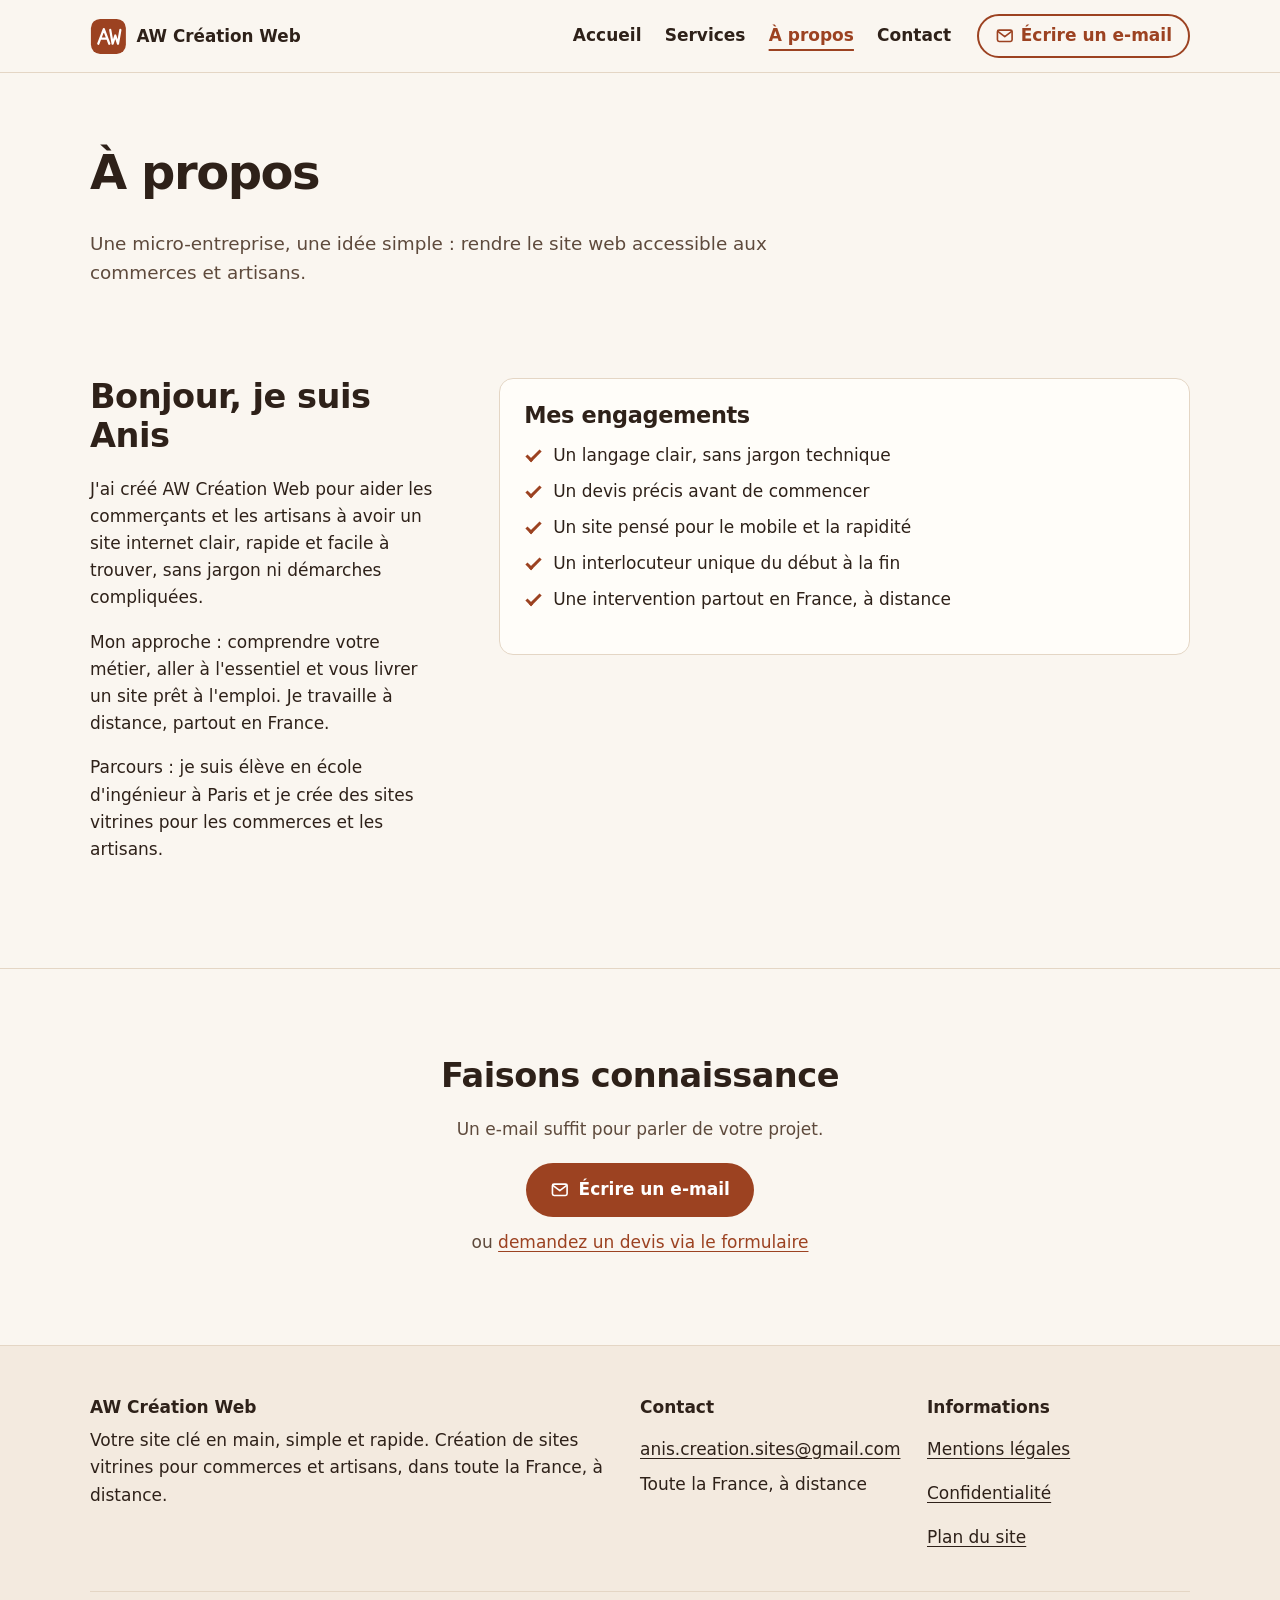
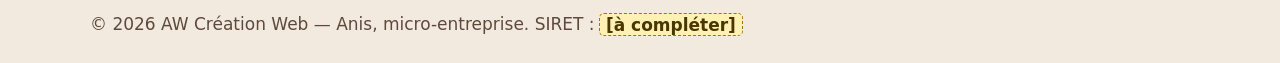
==== a-propos.html @ 7750a55e "Mise à jour du contenu" ====
<!doctype html>
<html lang="fr">
<head>
<meta charset="utf-8">
<meta name="viewport" content="width=device-width, initial-scale=1">
<title>À propos — Anis, créateur de sites | AW Création Web</title>
<meta name="description" content="Anis, fondateur d'AW Création Web : création de sites vitrines simples et efficaces pour les commerces et artisans, partout en France, à distance.">
<link rel="canonical" href="https://awcreationweb.fr/a-propos.html">
<meta name="theme-color" content="#faf6f0">
<meta property="og:type" content="website">
<meta property="og:locale" content="fr_FR">
<meta property="og:site_name" content="AW Création Web">
<meta property="og:title" content="À propos — Anis, créateur de sites | AW Création Web">
<meta property="og:description" content="Anis, fondateur d'AW Création Web : création de sites vitrines simples et efficaces pour les commerces et artisans, partout en France, à distance.">
<meta property="og:url" content="https://awcreationweb.fr/a-propos.html">
<meta property="og:image" content="https://awcreationweb.fr/assets/og-image.png">
<meta property="og:image:type" content="image/png">
<meta property="og:image:width" content="1200">
<meta property="og:image:height" content="630">
<meta property="og:image:alt" content="AW Création Web — Votre site clé en main, simple et rapide">
<meta name="twitter:card" content="summary_large_image">
<link rel="icon" href="assets/favicon.svg" type="image/svg+xml">
<link rel="stylesheet" href="assets/style.css">
<script type="application/ld+json">
{
 "@context": "https://schema.org",
 "@type": "AboutPage",
 "name": "À propos d'AW Création Web",
 "url": "https://awcreationweb.fr/a-propos.html",
 "mainEntity": {
  "@type": "Person",
  "name": "Anis",
  "jobTitle": "Créateur de sites web",
  "worksFor": {
   "@id": "https://awcreationweb.fr/#entreprise",
   "@type": "ProfessionalService",
   "name": "AW Création Web"
  }
 }
}
</script>
</head>
<body>
<a class="skip" href="#contenu">Aller au contenu</a>
<header class="site-header">
 <div class="wrap head">
  <a class="logo" href="index.html"><svg viewBox="0 0 40 40" aria-hidden="true" class="logo-mark"><rect x="1" y="1" width="38" height="38" rx="10" style="fill:var(--accent)"/><path d="M9 28 15 12l6 16M11.3 22.5h7.4M22 13l2.6 15 2.9-9 2.9 9L33 13" style="stroke:var(--accent-fg)" stroke-width="2.4" fill="none" stroke-linecap="round" stroke-linejoin="round"/></svg><span>AW Création Web</span></a>
  <a class="btn btn-outline btn-mail-top" href="mailto:anis.creation.sites@gmail.com"><svg class="i" viewBox="0 0 24 24" aria-hidden="true" style="fill:none;stroke:currentColor;stroke-width:2;stroke-linejoin:round;stroke-linecap:round"><rect x="3" y="5" width="18" height="14" rx="2"/><path d="m3.5 6.5 8.5 6.5 8.5-6.5"/></svg><span>Écrire un e-mail</span></a>
  <nav class="nav" aria-label="Navigation principale"><ul><li><a href="index.html">Accueil</a></li><li><a href="services.html">Services</a></li><li><a href="a-propos.html" aria-current="page">À propos</a></li><li><a href="contact.html">Contact</a></li></ul></nav>
 </div>
</header>
<main id="contenu">
<section class="page-hero"><div class="wrap">
<h1>À propos</h1><p>Une micro-entreprise, une idée simple : rendre le site web accessible aux commerces et artisans.</p></div></section>
<section class="tight"><div class="wrap split">
<div class="prose"><h2>Bonjour, je suis Anis</h2>
<p>J'ai créé AW Création Web pour aider les commerçants et les artisans à avoir un site internet clair, rapide et facile à trouver, sans jargon ni démarches compliquées.</p>
<p>Mon approche : comprendre votre métier, aller à l'essentiel et vous livrer un site prêt à l'emploi. Je travaille à distance, partout en France.</p>
<p>Parcours : je suis élève en école d'ingénieur à Paris et je crée des sites vitrines pour les commerces et les artisans.</p></div>
<div class="panel"><h2>Mes engagements</h2><ul class="check"><li>Un langage clair, sans jargon technique</li><li>Un devis précis avant de commencer</li><li>Un site pensé pour le mobile et la rapidité</li><li>Un interlocuteur unique du début à la fin</li><li>Une intervention partout en France, à distance</li></ul></div>
</div></section>
<section class="cta-sec" aria-labelledby="cta-t"><div class="wrap narrow center">
<h2 id="cta-t">Faisons connaissance</h2><p>Un e-mail suffit pour parler de votre projet.</p>
<div class="actions"><a class="btn btn-primary" href="mailto:anis.creation.sites@gmail.com"><svg class="i" viewBox="0 0 24 24" aria-hidden="true" style="fill:none;stroke:currentColor;stroke-width:2;stroke-linejoin:round;stroke-linecap:round"><rect x="3" y="5" width="18" height="14" rx="2"/><path d="m3.5 6.5 8.5 6.5 8.5-6.5"/></svg><span>Écrire un e-mail</span></a></div>
<p class="alt-link">ou <a href="contact.html">demandez un devis via le formulaire</a></p>
</div></section>
</main>
<footer class="site-footer">
 <div class="wrap foot-grid">
  <div><p class="foot-title">AW Création Web</p><p>Votre site clé en main, simple et rapide. Création de sites vitrines pour commerces et artisans, dans toute la France, à distance.</p></div>
  <div><p class="foot-title">Contact</p><ul><li><a href="mailto:anis.creation.sites@gmail.com">anis.creation.sites@gmail.com</a></li><li>Toute la France, à distance</li></ul></div>
  <div><p class="foot-title">Informations</p><ul><li><a href="mentions-legales.html">Mentions légales</a></li><li><a href="mentions-legales.html#confidentialite">Confidentialité</a></li><li><a href="sitemap.xml">Plan du site</a></li></ul></div>
 </div>
 <div class="wrap copy">© 2026 AW Création Web — Anis, micro-entreprise. SIRET : <span class="todo">[à compléter]</span></div>
</footer>
<div class="mailbar"><a href="mailto:anis.creation.sites@gmail.com"><svg class="i" viewBox="0 0 24 24" aria-hidden="true" style="fill:none;stroke:currentColor;stroke-width:2;stroke-linejoin:round;stroke-linecap:round"><rect x="3" y="5" width="18" height="14" rx="2"/><path d="m3.5 6.5 8.5 6.5 8.5-6.5"/></svg><span>Écrire un e-mail</span></a></div>

</body>
</html>
---- assets/style.css ----
/* =========================================================
   AW Création Web — feuille de style unique
   THÈME : modifiez UNIQUEMENT ce bloc pour décliner par client
   (voir README.md). Une seule couleur d'accent.
   ========================================================= */
:root{
  --bg:#faf6f0;          /* fond de page (clair, chaud) */
  --surface:#fffdf9;     /* panneaux, champs */
  --soft:#f3eadf;        /* zones légèrement teintées */
  --fg:#2e2119;          /* texte principal */
  --muted:#5e4a3c;       /* texte secondaire (AA sur --bg et --soft) */
  --line:#e4d6c5;        /* filets */
  --line-strong:#8c7260; /* bordures de champs (≥3:1) */
  --accent:#9c4221;      /* L'UNIQUE couleur d'accent (boutons, liens, focus) */
  --accent-hover:#7f3418;/* accent foncé au survol */
  --accent-fg:#ffffff;   /* texte posé sur l'accent */
  --todo-bg:#fff0b3;     /* surlignage des [à compléter] */
  --font:system-ui,-apple-system,"Segoe UI",Roboto,"Helvetica Neue",Arial,sans-serif;
  --radius:14px;
  --max:1100px;
}
/* ========================= Base ========================= */
*,*::before,*::after{box-sizing:border-box}
html{-webkit-text-size-adjust:100%}
body{margin:0;background:var(--bg);color:var(--fg);font-family:var(--font);font-size:1.0625rem;line-height:1.6;overflow-wrap:break-word}
img,svg{max-width:100%;height:auto;display:block}
a{color:var(--accent);text-underline-offset:.2em}
a:hover{color:var(--accent-hover)}
:focus-visible{outline:3px solid var(--accent);outline-offset:3px;border-radius:4px}
h1,h2,h3{line-height:1.15;margin:0 0 .6em;letter-spacing:-.015em}
h2{font-size:clamp(1.55rem,3vw,2.1rem);font-weight:700}
h3{font-size:1.18rem;font-weight:700}
p{margin:0 0 1em}
.wrap{width:min(100% - 2.5rem,var(--max));margin-inline:auto}
.narrow{max-width:720px}.center{text-align:center}.center .actions{justify-content:center}
.skip{position:absolute;left:-999px;top:0;background:var(--fg);color:var(--bg);padding:.7rem 1rem;z-index:100}
.skip:focus{left:1rem;top:1rem}
.todo{background:var(--todo-bg);color:#4a3600;padding:.05em .35em;border-radius:4px;font-weight:700;outline:1px dashed #a07800;white-space:nowrap}
.i{width:1.15em;height:1.15em;fill:currentColor;flex:none}
/* ========================= En-tête ========================= */
.site-header{position:sticky;top:0;z-index:50;background:var(--bg);border-bottom:1px solid var(--line)}
.head{display:flex;flex-wrap:wrap;align-items:center;justify-content:space-between;gap:.25rem 1rem;padding:.5rem 0}
.logo{display:flex;align-items:center;gap:.6rem;min-height:44px;font-weight:800;color:var(--fg);text-decoration:none;font-size:1.05rem}
.logo-mark{width:2.3rem;height:2.3rem}
.nav{flex-basis:100%;order:3}
.nav ul{list-style:none;margin:0;padding:0;display:flex;flex-wrap:wrap;gap:0 .25rem}
.nav a{display:flex;align-items:center;min-height:44px;padding:0 .6rem;color:var(--fg);text-decoration:none;font-weight:600;border-radius:8px}
.nav a:hover{background:var(--soft);color:var(--fg)}
.nav a[aria-current=page]{color:var(--accent);text-decoration:underline;text-decoration-thickness:2px;text-underline-offset:.45em}
.nav li:first-child a{padding-left:0}
.head .btn-mail-top{display:none}
@media (min-width:860px){
  .head{flex-wrap:nowrap;min-height:4.5rem}
  .nav{flex-basis:auto;order:2;margin-left:auto}
  .nav li:first-child a{padding-left:.6rem}
  .head .btn-mail-top{display:inline-flex;order:3;gap:.4rem}
}
/* ========================= Boutons ========================= */
.actions{display:flex;flex-wrap:wrap;gap:.75rem;margin-top:1.25rem}
.btn{display:inline-flex;align-items:center;justify-content:center;gap:.55rem;min-height:48px;padding:.7rem 1.4rem;border-radius:999px;border:2px solid transparent;font:inherit;font-weight:700;text-decoration:none;cursor:pointer;transition:background-color .15s}
.btn-primary{background:var(--accent);color:var(--accent-fg)}
.btn-primary:hover{background:var(--accent-hover);color:var(--accent-fg)}
.btn-outline{min-height:44px;padding:.4rem 1rem;border-color:var(--accent);color:var(--accent);background:transparent}
.btn-outline:hover{background:var(--accent);color:var(--accent-fg)}
.alt-link{margin:.8rem 0 0;color:var(--muted)}
/* ========================= Sections ========================= */
section{padding:clamp(3rem,7vw,5.5rem) 0}
section.tight{padding-top:clamp(1.5rem,4vw,3rem)}
.rule{border-top:1px solid var(--line)}
.intro{color:var(--muted);max-width:60ch}
.split{display:grid;gap:2rem}
@media (min-width:860px){.split{grid-template-columns:1fr 2fr;gap:4rem}.split.contact{grid-template-columns:1fr 1.4fr}}
/* Hero : le seul grand titre (façon « manifeste ») */
.hero{padding-top:clamp(2.5rem,8vw,6rem);padding-bottom:clamp(2.5rem,6vw,4rem)}
.eyebrow{font-size:1rem;font-weight:600;color:var(--muted);margin-bottom:1.2rem}
.hero h1{font-size:clamp(2.35rem,8.5vw,5.6rem);font-weight:800;line-height:1.02;letter-spacing:-.035em;max-width:15ch;margin-bottom:.5em;text-wrap:balance;hyphens:manual}
.hero h1 em{font-style:normal;color:var(--accent)}
.hero-foot{display:grid;gap:1.5rem;border-top:2px solid var(--fg);padding-top:1.5rem}
@media (min-width:900px){.hero-foot{grid-template-columns:1.3fr 1fr;align-items:end;gap:3rem}}
.lead{font-size:clamp(1.12rem,2.2vw,1.3rem);color:var(--fg);max-width:52ch;margin:0}
.hero-foot .actions{margin-top:0}
.hero-art{margin:3rem auto 0;max-width:760px;width:100%}
/* Listes (style Épure) */
.feat-list,.off-list{list-style:none;padding:0;margin:0}
@media (min-width:640px){.feat-list{display:grid;grid-template-columns:1fr 1fr;column-gap:2.5rem}}
.feat-list li{border-top:1px solid var(--line);padding:1.25rem 0}
.feat-list p,.off-list p{color:var(--muted);margin:0}
.off-list li{display:flex;gap:1.25rem;border-top:1px solid var(--line);padding:1.25rem 0}
.num{font-weight:800;color:var(--accent);font-variant-numeric:tabular-nums;min-width:2ch}
.link-arrow{display:inline-flex;align-items:center;min-height:44px;font-weight:700}
.steps{list-style:none;padding:0;margin:0;display:grid;gap:1.5rem;counter-reset:s}
@media (min-width:640px){.steps{grid-template-columns:repeat(2,1fr)}}
@media (min-width:1000px){.steps{grid-template-columns:repeat(4,1fr)}}
.steps li{counter-increment:s;border-top:2px solid var(--fg);padding-top:1rem}
.steps li::before{content:"0" counter(s);display:block;font-weight:800;color:var(--accent);margin-bottom:.3rem}
.steps p{color:var(--muted);margin:0}
.check{list-style:none;padding:0;margin:0 0 1rem}
.check li{position:relative;padding-left:1.8rem;margin:.55rem 0}
.check li::before{content:"";position:absolute;left:.1rem;top:.42em;width:.95rem;height:.5rem;border-left:3px solid var(--accent);border-bottom:3px solid var(--accent);transform:rotate(-45deg)}
.zone{background:var(--soft)}
.zone .check{margin:0}
.cta-sec{border-top:1px solid var(--line)}
.cta-sec p{color:var(--muted);margin-inline:auto;max-width:55ch}
/* Pages intérieures */
.page-hero{padding:clamp(2.5rem,6vw,4.5rem) 0 clamp(1rem,2vw,1.5rem)}
.page-hero h1{font-size:clamp(2rem,5vw,3rem);font-weight:800;letter-spacing:-.03em;max-width:22ch}
.page-hero p{color:var(--muted);font-size:1.15rem;max-width:60ch}
.offre{display:flex;gap:1.25rem;border-top:1px solid var(--line);padding:2rem 0}
.offre h2{font-size:clamp(1.3rem,2.6vw,1.6rem)}
.offre .num{font-size:1.3rem;padding-top:.1rem}
.prix{font-weight:700;margin:0}
.panel{background:var(--surface);border:1px solid var(--line);border-radius:var(--radius);padding:1.5rem;align-self:start}
.panel h2{font-size:1.4rem}
.notice{border-left:4px solid var(--accent);background:var(--soft);padding:.8rem 1rem;border-radius:0 8px 8px 0;margin-top:1.5rem}
.coord{margin:0}
.coord dt{font-weight:700;margin-top:.8rem}.coord dd{margin:0;overflow-wrap:anywhere}
.coord a{display:inline-flex;align-items:center;min-height:44px}
.big-mail{font-size:1.2rem;font-weight:800;text-decoration:none}
.prose{max-width:760px}
.legal h2{font-size:1.4rem;margin-top:2rem}
.small{font-size:1rem;color:var(--muted);margin:0}
/* Formulaire */
form{display:grid;gap:1rem}
label{display:block;font-weight:700;margin-bottom:.3rem}
input,textarea{width:100%;font:inherit;color:var(--fg);background:var(--surface);border:2px solid var(--line-strong);border-radius:10px;padding:.7rem .85rem;min-height:48px}
input:focus-visible,textarea:focus-visible{border-color:var(--accent)}
.form-msg:not(:empty){padding:1rem;border-radius:10px;background:var(--soft)}
/* ========================= Pied de page ========================= */
.site-footer{border-top:1px solid var(--line);background:var(--soft);padding:3rem 0 1.5rem}
.site-footer a{color:var(--fg);display:inline-flex;align-items:center;min-height:44px}
.foot-grid{display:grid;gap:1.5rem}
@media (min-width:760px){.foot-grid{grid-template-columns:2fr 1fr 1fr}}
.foot-title{font-weight:800;margin-bottom:.4rem}
.site-footer ul{list-style:none;padding:0;margin:0}
.site-footer li{overflow-wrap:anywhere}
.copy{border-top:1px solid var(--line);margin-top:2rem;padding-top:1.2rem;color:var(--muted)}
/* ========================= Barre e-mail mobile ========================= */
.mailbar{position:fixed;left:0;right:0;bottom:0;z-index:60;padding:.6rem 1rem calc(.6rem + env(safe-area-inset-bottom));background:var(--bg);border-top:1px solid var(--line)}
.mailbar a{display:flex;align-items:center;justify-content:center;gap:.6rem;min-height:52px;border-radius:999px;background:var(--accent);color:var(--accent-fg);font-weight:800;text-decoration:none;font-size:1.08rem}
.mailbar a:hover{background:var(--accent-hover);color:var(--accent-fg)}
body{padding-bottom:5rem}
@media (min-width:860px){.mailbar{display:none}body{padding-bottom:0}}
/* ========================= Mouvement réduit / impression ========================= */
@media (prefers-reduced-motion:reduce){*,*::before,*::after{transition:none!important;animation:none!important;scroll-behavior:auto!important}}
@media print{.site-header,.mailbar,.skip{display:none}body{padding:0}}
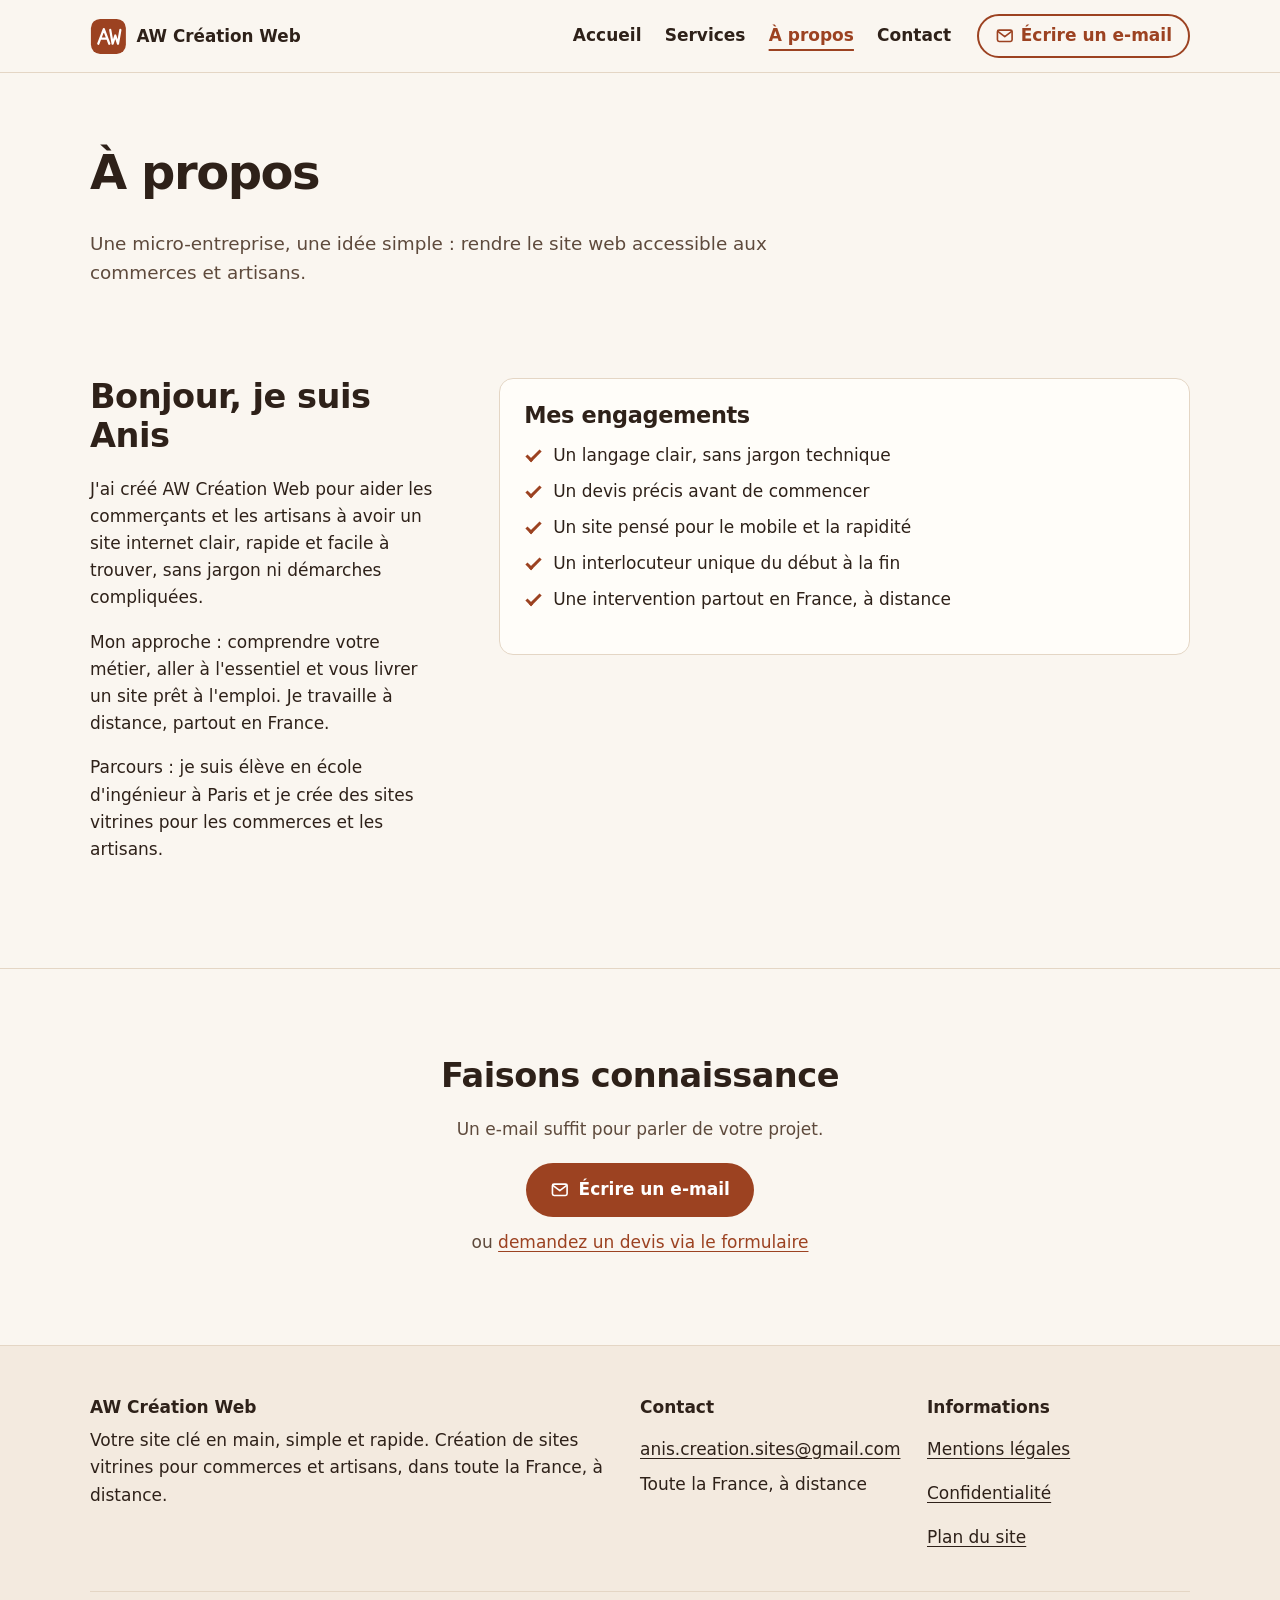
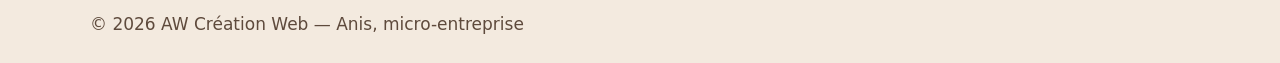
==== commit 789e4786: "Retrait de la mention SIRET" ====
--- a/a-propos.html
+++ b/a-propos.html
@@ -71,7 +71,7 @@
   <div><p class="foot-title">Contact</p><ul><li><a href="mailto:anis.creation.sites@gmail.com">anis.creation.sites@gmail.com</a></li><li>Toute la France, à distance</li></ul></div>
   <div><p class="foot-title">Informations</p><ul><li><a href="mentions-legales.html">Mentions légales</a></li><li><a href="mentions-legales.html#confidentialite">Confidentialité</a></li><li><a href="sitemap.xml">Plan du site</a></li></ul></div>
  </div>
- <div class="wrap copy">© 2026 AW Création Web — Anis, micro-entreprise. SIRET : <span class="todo">[à compléter]</span></div>
+ <div class="wrap copy">© 2026 AW Création Web — Anis, micro-entreprise</div>
 </footer>
 <div class="mailbar"><a href="mailto:anis.creation.sites@gmail.com"><svg class="i" viewBox="0 0 24 24" aria-hidden="true" style="fill:none;stroke:currentColor;stroke-width:2;stroke-linejoin:round;stroke-linecap:round"><rect x="3" y="5" width="18" height="14" rx="2"/><path d="m3.5 6.5 8.5 6.5 8.5-6.5"/></svg><span>Écrire un e-mail</span></a></div>
 
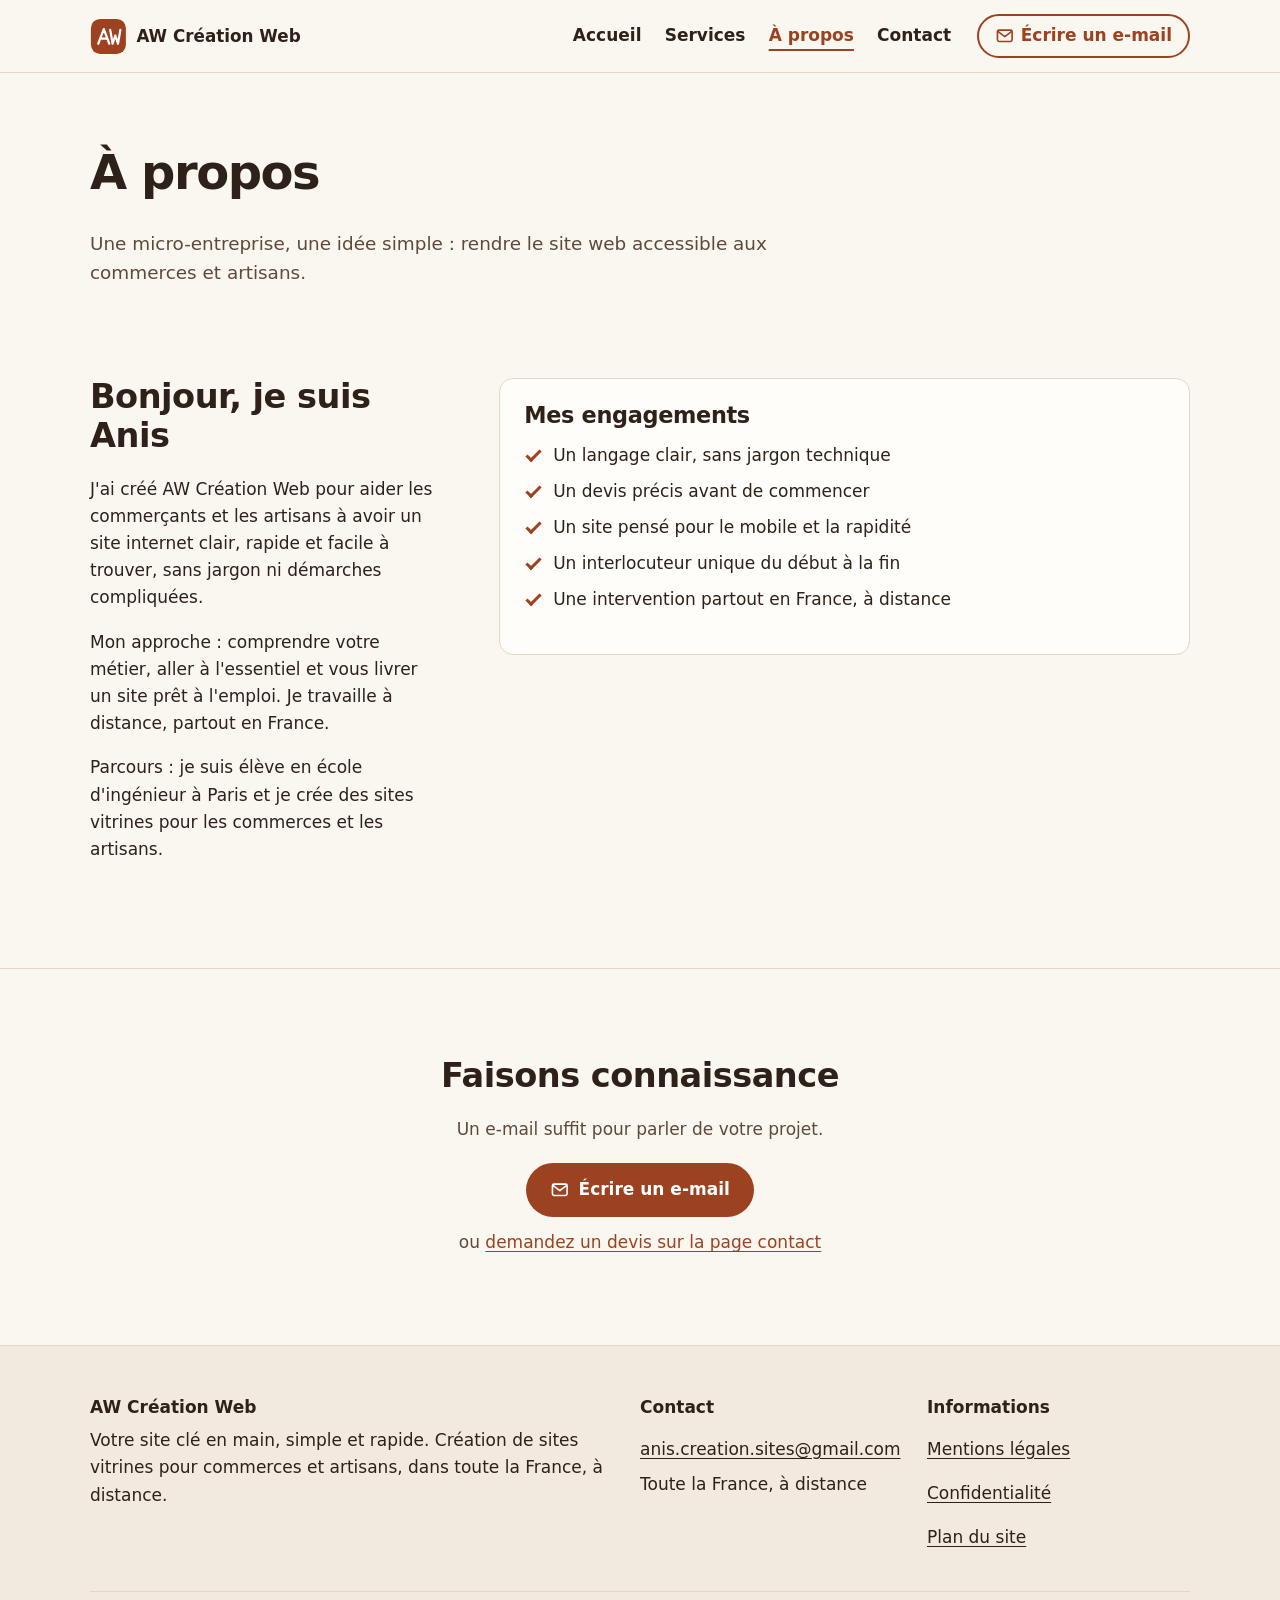
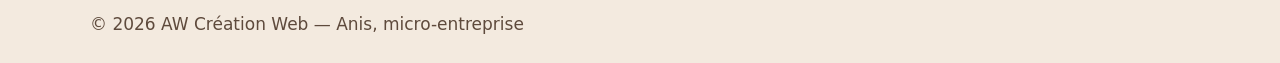
==== commit 39a99266: "Retrait du formulaire de contact" ====
--- a/a-propos.html
+++ b/a-propos.html
@@ -62,7 +62,7 @@
 <section class="cta-sec" aria-labelledby="cta-t"><div class="wrap narrow center">
 <h2 id="cta-t">Faisons connaissance</h2><p>Un e-mail suffit pour parler de votre projet.</p>
 <div class="actions"><a class="btn btn-primary" href="mailto:anis.creation.sites@gmail.com"><svg class="i" viewBox="0 0 24 24" aria-hidden="true" style="fill:none;stroke:currentColor;stroke-width:2;stroke-linejoin:round;stroke-linecap:round"><rect x="3" y="5" width="18" height="14" rx="2"/><path d="m3.5 6.5 8.5 6.5 8.5-6.5"/></svg><span>Écrire un e-mail</span></a></div>
-<p class="alt-link">ou <a href="contact.html">demandez un devis via le formulaire</a></p>
+<p class="alt-link">ou <a href="contact.html">demandez un devis sur la page contact</a></p>
 </div></section>
 </main>
 <footer class="site-footer">
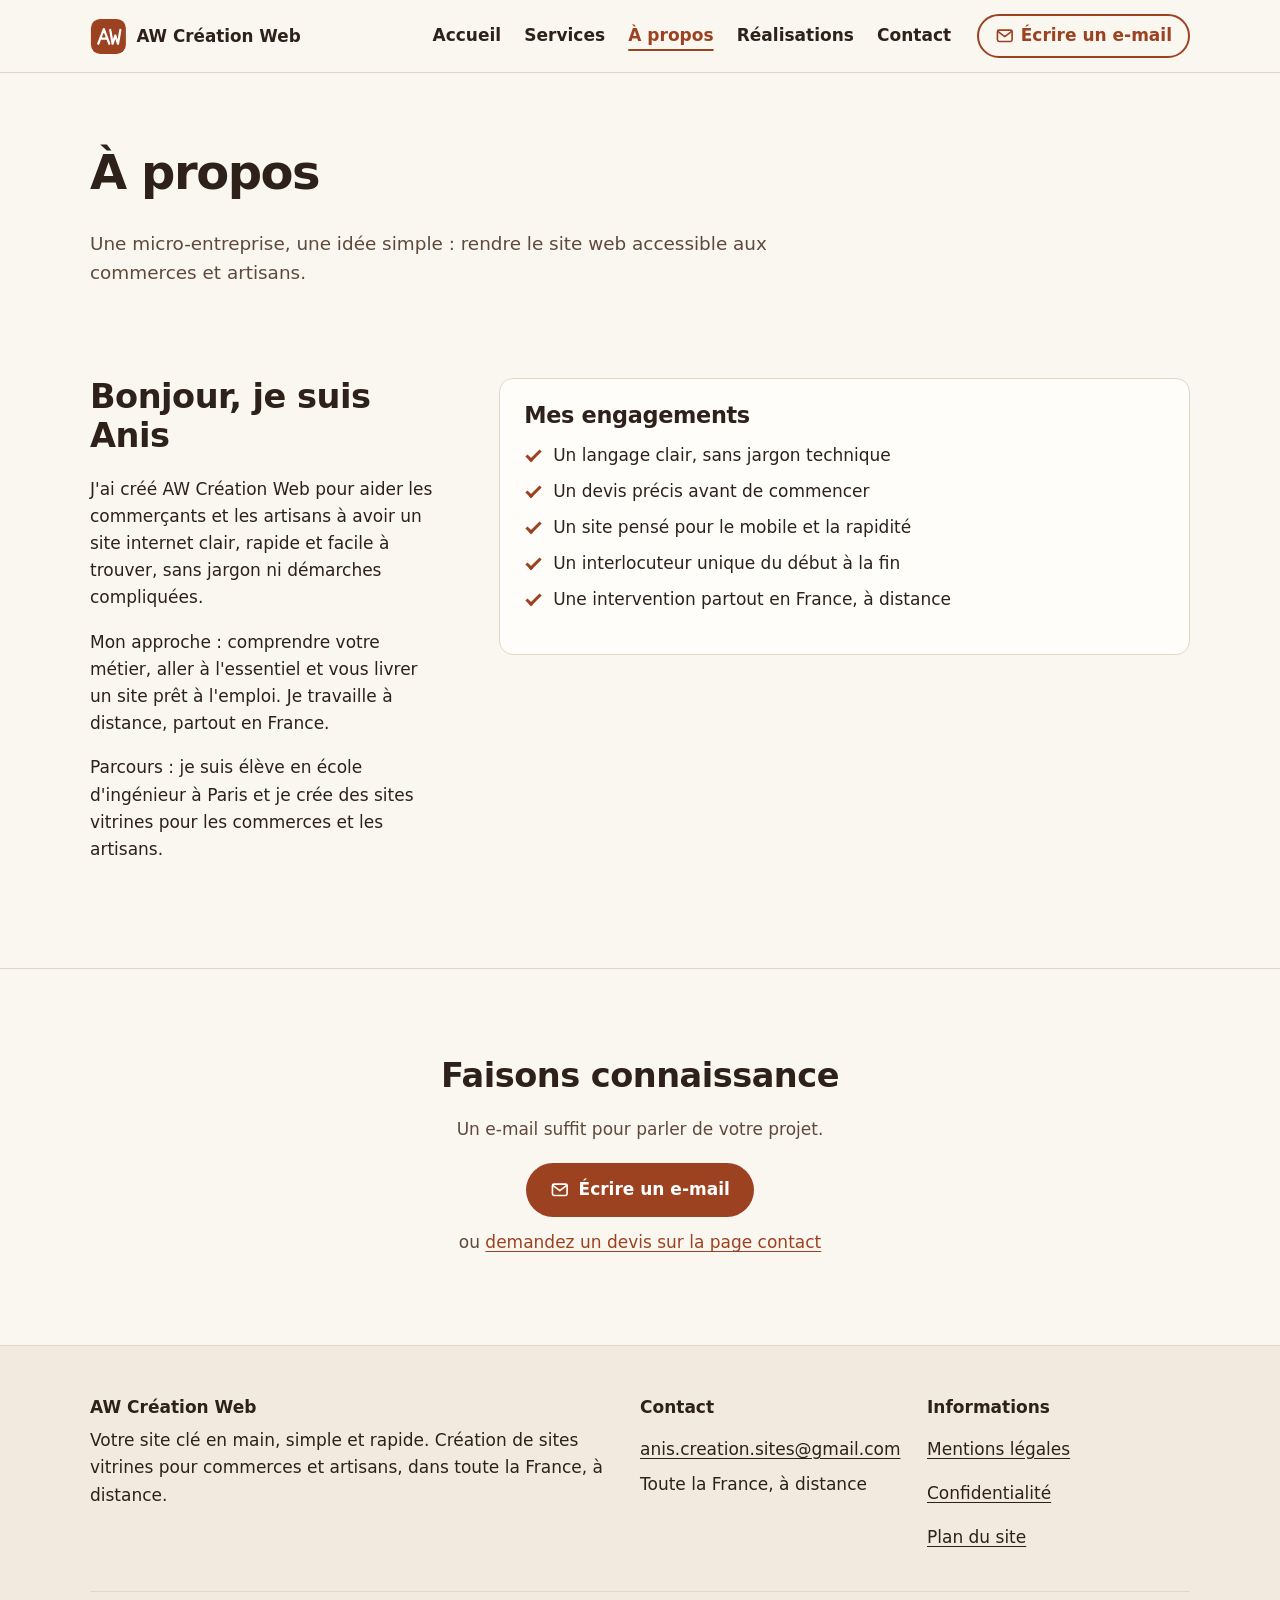
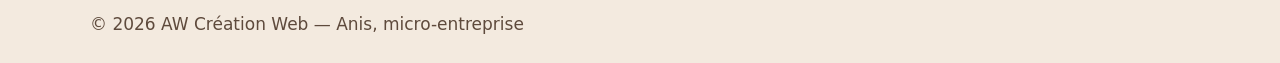
==== commit ba77763d: "Ajout de la page Réalisations" ====
--- a/a-propos.html
+++ b/a-propos.html
@@ -46,7 +46,7 @@
  <div class="wrap head">
   <a class="logo" href="index.html"><svg viewBox="0 0 40 40" aria-hidden="true" class="logo-mark"><rect x="1" y="1" width="38" height="38" rx="10" style="fill:var(--accent)"/><path d="M9 28 15 12l6 16M11.3 22.5h7.4M22 13l2.6 15 2.9-9 2.9 9L33 13" style="stroke:var(--accent-fg)" stroke-width="2.4" fill="none" stroke-linecap="round" stroke-linejoin="round"/></svg><span>AW Création Web</span></a>
   <a class="btn btn-outline btn-mail-top" href="mailto:anis.creation.sites@gmail.com"><svg class="i" viewBox="0 0 24 24" aria-hidden="true" style="fill:none;stroke:currentColor;stroke-width:2;stroke-linejoin:round;stroke-linecap:round"><rect x="3" y="5" width="18" height="14" rx="2"/><path d="m3.5 6.5 8.5 6.5 8.5-6.5"/></svg><span>Écrire un e-mail</span></a>
-  <nav class="nav" aria-label="Navigation principale"><ul><li><a href="index.html">Accueil</a></li><li><a href="services.html">Services</a></li><li><a href="a-propos.html" aria-current="page">À propos</a></li><li><a href="contact.html">Contact</a></li></ul></nav>
+  <nav class="nav" aria-label="Navigation principale"><ul><li><a href="index.html">Accueil</a></li><li><a href="services.html">Services</a></li><li><a href="a-propos.html" aria-current="page">À propos</a></li><li><a href="realisations.html">Réalisations</a></li><li><a href="contact.html">Contact</a></li></ul></nav>
  </div>
 </header>
 <main id="contenu">
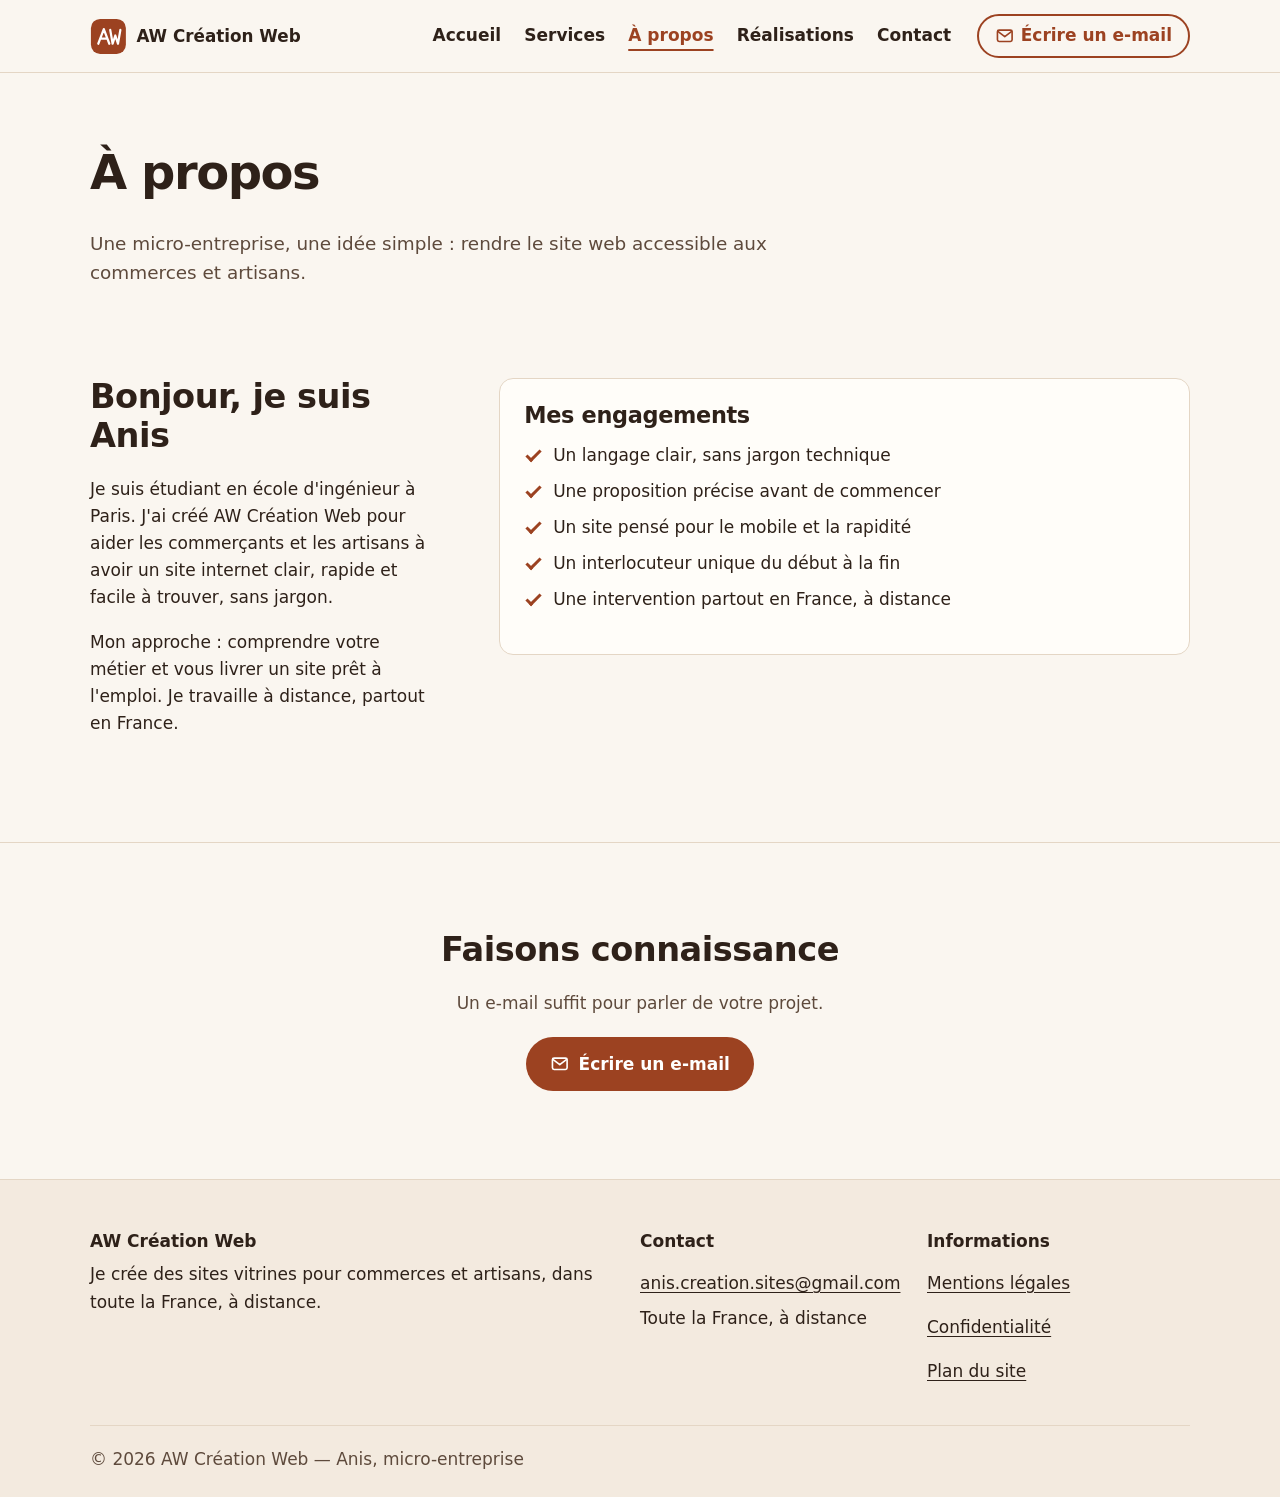
==== commit ca5b57b1: "Mise à jour des textes du site (version plus humaine)" ====
--- a/a-propos.html
+++ b/a-propos.html
@@ -54,20 +54,19 @@
 <h1>À propos</h1><p>Une micro-entreprise, une idée simple : rendre le site web accessible aux commerces et artisans.</p></div></section>
 <section class="tight"><div class="wrap split">
 <div class="prose"><h2>Bonjour, je suis Anis</h2>
-<p>J'ai créé AW Création Web pour aider les commerçants et les artisans à avoir un site internet clair, rapide et facile à trouver, sans jargon ni démarches compliquées.</p>
-<p>Mon approche : comprendre votre métier, aller à l'essentiel et vous livrer un site prêt à l'emploi. Je travaille à distance, partout en France.</p>
-<p>Parcours : je suis élève en école d'ingénieur à Paris et je crée des sites vitrines pour les commerces et les artisans.</p></div>
-<div class="panel"><h2>Mes engagements</h2><ul class="check"><li>Un langage clair, sans jargon technique</li><li>Un devis précis avant de commencer</li><li>Un site pensé pour le mobile et la rapidité</li><li>Un interlocuteur unique du début à la fin</li><li>Une intervention partout en France, à distance</li></ul></div>
+<p>Je suis étudiant en école d'ingénieur à Paris. J'ai créé AW Création Web pour aider les commerçants et les artisans à avoir un site internet clair, rapide et facile à trouver, sans jargon.</p>
+<p>Mon approche : comprendre votre métier et vous livrer un site prêt à l'emploi. Je travaille à distance, partout en France.</p>
+</div>
+<div class="panel"><h2>Mes engagements</h2><ul class="check"><li>Un langage clair, sans jargon technique</li><li>Une proposition précise avant de commencer</li><li>Un site pensé pour le mobile et la rapidité</li><li>Un interlocuteur unique du début à la fin</li><li>Une intervention partout en France, à distance</li></ul></div>
 </div></section>
 <section class="cta-sec" aria-labelledby="cta-t"><div class="wrap narrow center">
 <h2 id="cta-t">Faisons connaissance</h2><p>Un e-mail suffit pour parler de votre projet.</p>
 <div class="actions"><a class="btn btn-primary" href="mailto:anis.creation.sites@gmail.com"><svg class="i" viewBox="0 0 24 24" aria-hidden="true" style="fill:none;stroke:currentColor;stroke-width:2;stroke-linejoin:round;stroke-linecap:round"><rect x="3" y="5" width="18" height="14" rx="2"/><path d="m3.5 6.5 8.5 6.5 8.5-6.5"/></svg><span>Écrire un e-mail</span></a></div>
-<p class="alt-link">ou <a href="contact.html">demandez un devis sur la page contact</a></p>
 </div></section>
 </main>
 <footer class="site-footer">
  <div class="wrap foot-grid">
-  <div><p class="foot-title">AW Création Web</p><p>Votre site clé en main, simple et rapide. Création de sites vitrines pour commerces et artisans, dans toute la France, à distance.</p></div>
+  <div><p class="foot-title">AW Création Web</p><p>Je crée des sites vitrines pour commerces et artisans, dans toute la France, à distance.</p></div>
   <div><p class="foot-title">Contact</p><ul><li><a href="mailto:anis.creation.sites@gmail.com">anis.creation.sites@gmail.com</a></li><li>Toute la France, à distance</li></ul></div>
   <div><p class="foot-title">Informations</p><ul><li><a href="mentions-legales.html">Mentions légales</a></li><li><a href="mentions-legales.html#confidentialite">Confidentialité</a></li><li><a href="sitemap.xml">Plan du site</a></li></ul></div>
  </div>
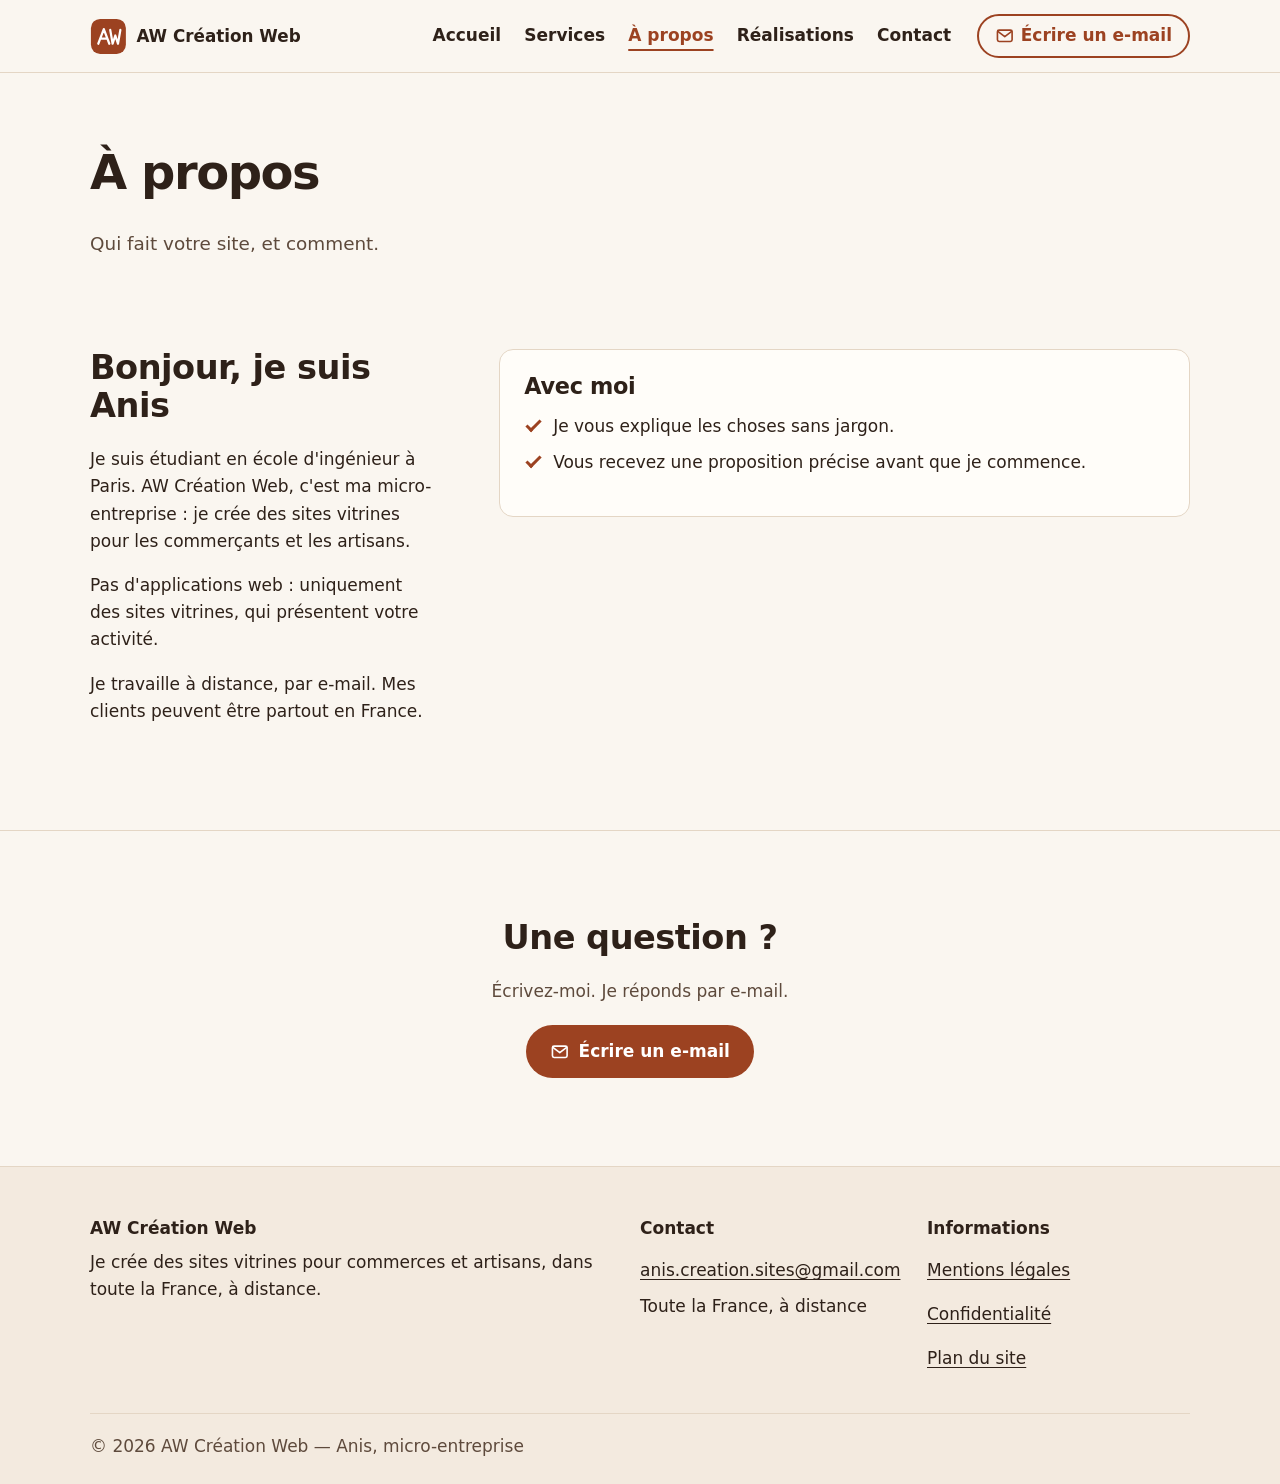
==== commit 7375d95b: "Textes plus directs, maquettes neutres et aperçus à jour" ====
--- a/a-propos.html
+++ b/a-propos.html
@@ -4,20 +4,20 @@
 <meta charset="utf-8">
 <meta name="viewport" content="width=device-width, initial-scale=1">
 <title>À propos — Anis, créateur de sites | AW Création Web</title>
-<meta name="description" content="Anis, fondateur d'AW Création Web : création de sites vitrines simples et efficaces pour les commerces et artisans, partout en France, à distance.">
+<meta name="description" content="Je suis Anis, étudiant en école d'ingénieur à Paris. Je crée des sites vitrines pour les commerces et les artisans, partout en France, à distance.">
 <link rel="canonical" href="https://awcreationweb.fr/a-propos.html">
 <meta name="theme-color" content="#faf6f0">
 <meta property="og:type" content="website">
 <meta property="og:locale" content="fr_FR">
 <meta property="og:site_name" content="AW Création Web">
 <meta property="og:title" content="À propos — Anis, créateur de sites | AW Création Web">
-<meta property="og:description" content="Anis, fondateur d'AW Création Web : création de sites vitrines simples et efficaces pour les commerces et artisans, partout en France, à distance.">
+<meta property="og:description" content="Je suis Anis, étudiant en école d'ingénieur à Paris. Je crée des sites vitrines pour les commerces et les artisans, partout en France, à distance.">
 <meta property="og:url" content="https://awcreationweb.fr/a-propos.html">
 <meta property="og:image" content="https://awcreationweb.fr/assets/og-image.png">
 <meta property="og:image:type" content="image/png">
 <meta property="og:image:width" content="1200">
 <meta property="og:image:height" content="630">
-<meta property="og:image:alt" content="AW Création Web — Votre site clé en main, simple et rapide">
+<meta property="og:image:alt" content="AW Création Web — Le site de votre commerce, prêt en 48 à 72 h">
 <meta name="twitter:card" content="summary_large_image">
 <link rel="icon" href="assets/favicon.svg" type="image/svg+xml">
 <link rel="stylesheet" href="assets/style.css">
@@ -51,16 +51,17 @@
 </header>
 <main id="contenu">
 <section class="page-hero"><div class="wrap">
-<h1>À propos</h1><p>Une micro-entreprise, une idée simple : rendre le site web accessible aux commerces et artisans.</p></div></section>
+<h1>À propos</h1><p>Qui fait votre site, et comment.</p></div></section>
 <section class="tight"><div class="wrap split">
 <div class="prose"><h2>Bonjour, je suis Anis</h2>
-<p>Je suis étudiant en école d'ingénieur à Paris. J'ai créé AW Création Web pour aider les commerçants et les artisans à avoir un site internet clair, rapide et facile à trouver, sans jargon.</p>
-<p>Mon approche : comprendre votre métier et vous livrer un site prêt à l'emploi. Je travaille à distance, partout en France.</p>
+<p>Je suis étudiant en école d'ingénieur à Paris. AW Création Web, c'est ma micro-entreprise : je crée des sites vitrines pour les commerçants et les artisans.</p>
+<p>Pas d'applications web : uniquement des sites vitrines, qui présentent votre activité.</p>
+<p>Je travaille à distance, par e-mail. Mes clients peuvent être partout en France.</p>
 </div>
-<div class="panel"><h2>Mes engagements</h2><ul class="check"><li>Un langage clair, sans jargon technique</li><li>Une proposition précise avant de commencer</li><li>Un site pensé pour le mobile et la rapidité</li><li>Un interlocuteur unique du début à la fin</li><li>Une intervention partout en France, à distance</li></ul></div>
+<div class="panel"><h2>Avec moi</h2><ul class="check"><li>Je vous explique les choses sans jargon.</li><li>Vous recevez une proposition précise avant que je commence.</li></ul></div>
 </div></section>
 <section class="cta-sec" aria-labelledby="cta-t"><div class="wrap narrow center">
-<h2 id="cta-t">Faisons connaissance</h2><p>Un e-mail suffit pour parler de votre projet.</p>
+<h2 id="cta-t">Une question ?</h2><p>Écrivez-moi. Je réponds par e-mail.</p>
 <div class="actions"><a class="btn btn-primary" href="mailto:anis.creation.sites@gmail.com"><svg class="i" viewBox="0 0 24 24" aria-hidden="true" style="fill:none;stroke:currentColor;stroke-width:2;stroke-linejoin:round;stroke-linecap:round"><rect x="3" y="5" width="18" height="14" rx="2"/><path d="m3.5 6.5 8.5 6.5 8.5-6.5"/></svg><span>Écrire un e-mail</span></a></div>
 </div></section>
 </main>
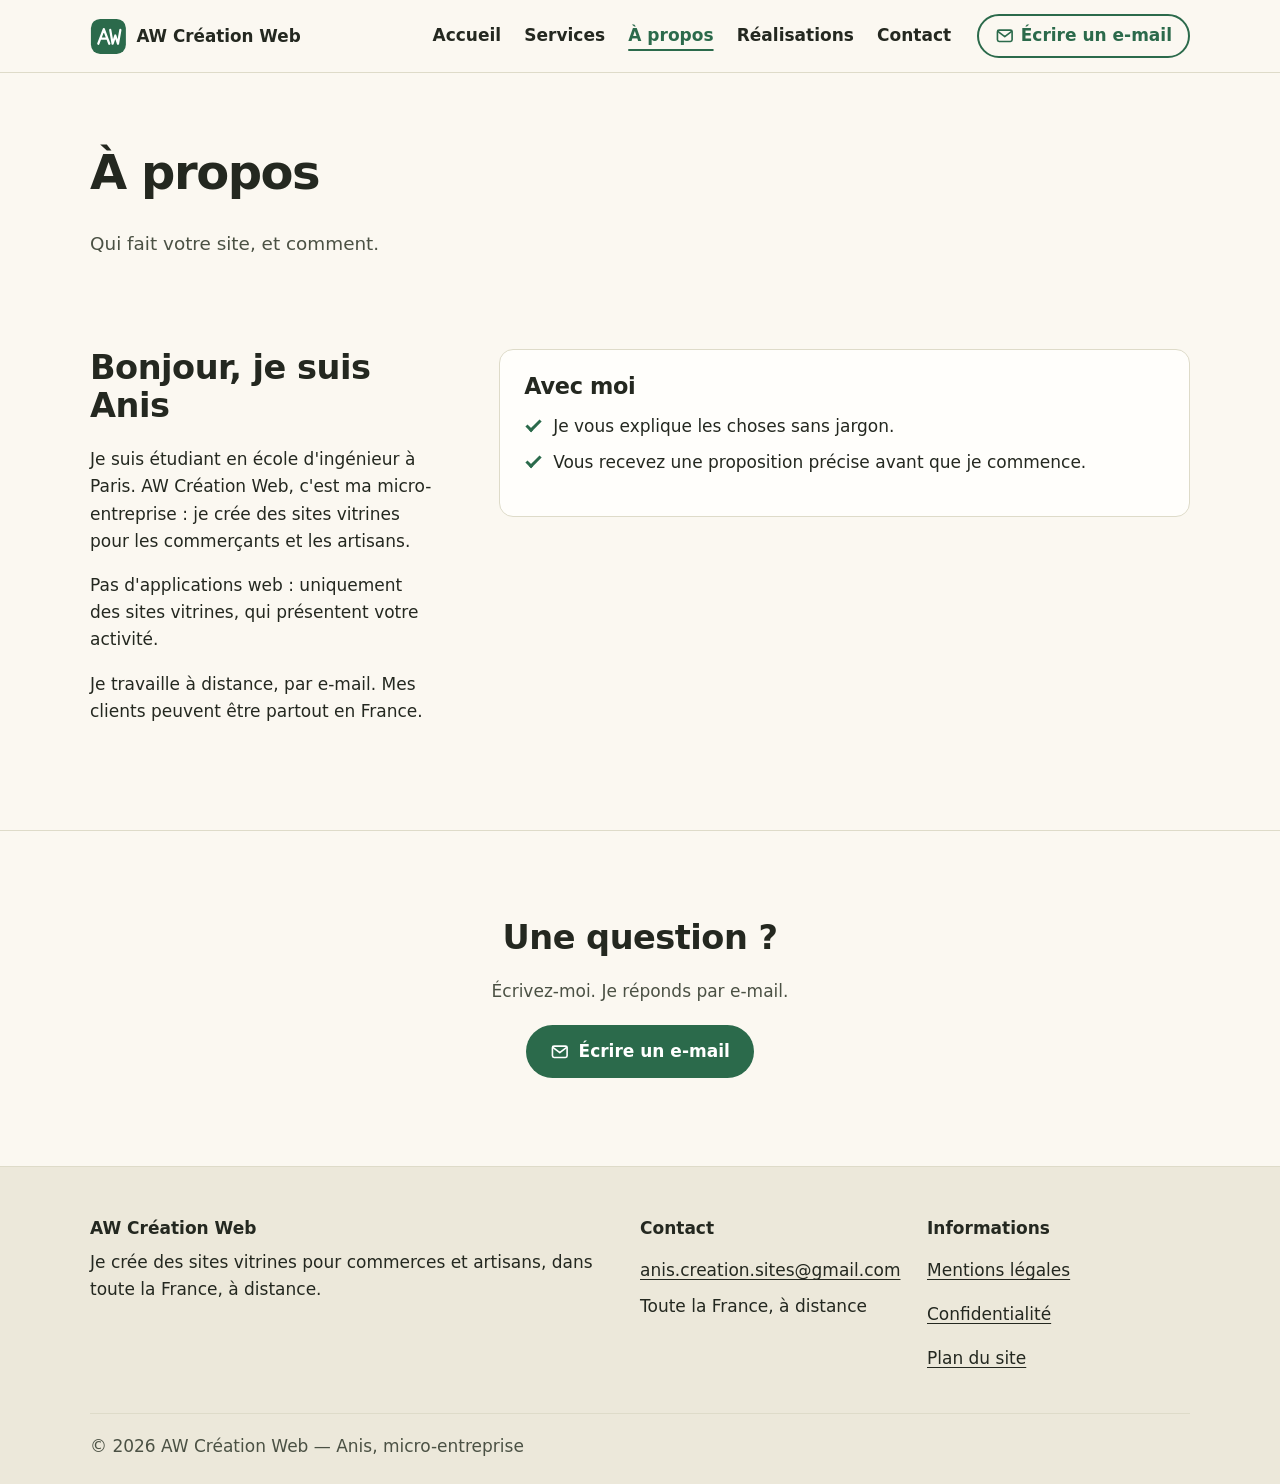
==== commit ab55fe89: "Délai de création : 1 semaine" ====
--- a/a-propos.html
+++ b/a-propos.html
@@ -6,7 +6,7 @@
 <title>À propos — Anis, créateur de sites | AW Création Web</title>
 <meta name="description" content="Je suis Anis, étudiant en école d'ingénieur à Paris. Je crée des sites vitrines pour les commerces et les artisans, partout en France, à distance.">
 <link rel="canonical" href="https://awcreationweb.fr/a-propos.html">
-<meta name="theme-color" content="#faf6f0">
+<meta name="theme-color" content="#fbf8f1">
 <meta property="og:type" content="website">
 <meta property="og:locale" content="fr_FR">
 <meta property="og:site_name" content="AW Création Web">
@@ -17,7 +17,7 @@
 <meta property="og:image:type" content="image/png">
 <meta property="og:image:width" content="1200">
 <meta property="og:image:height" content="630">
-<meta property="og:image:alt" content="AW Création Web — Le site de votre commerce, prêt en 48 à 72 h">
+<meta property="og:image:alt" content="AW Création Web — Le site de votre commerce, prêt en 1 semaine">
 <meta name="twitter:card" content="summary_large_image">
 <link rel="icon" href="assets/favicon.svg" type="image/svg+xml">
 <link rel="stylesheet" href="assets/style.css">
--- a/assets/style.css
+++ b/assets/style.css
@@ -4,15 +4,15 @@
    (voir README.md). Une seule couleur d'accent.
    ========================================================= */
 :root{
-  --bg:#faf6f0;          /* fond de page (clair, chaud) */
-  --surface:#fffdf9;     /* panneaux, champs */
-  --soft:#f3eadf;        /* zones légèrement teintées */
-  --fg:#2e2119;          /* texte principal */
-  --muted:#5e4a3c;       /* texte secondaire (AA sur --bg et --soft) */
-  --line:#e4d6c5;        /* filets */
-  --line-strong:#8c7260; /* bordures de champs (≥3:1) */
-  --accent:#9c4221;      /* L'UNIQUE couleur d'accent (boutons, liens, focus) */
-  --accent-hover:#7f3418;/* accent foncé au survol */
+  --bg:#fbf8f1;          /* fond de page (clair, chaud) */
+  --surface:#fffefb;     /* panneaux, champs */
+  --soft:#ece8da;        /* zones légèrement teintées */
+  --fg:#242820;          /* texte principal */
+  --muted:#4b5144;       /* texte secondaire (AA sur --bg et --soft) */
+  --line:#dedbc9;        /* filets */
+  --line-strong:#7b8070; /* bordures de champs (≥3:1) */
+  --accent:#2b6a4b;      /* L'UNIQUE couleur d'accent (boutons, liens, focus) */
+  --accent-hover:#1e5039;/* accent foncé au survol */
   --accent-fg:#ffffff;   /* texte posé sur l'accent */
   --todo-bg:#fff0b3;     /* surlignage des [à compléter] */
   --font:system-ui,-apple-system,"Segoe UI",Roboto,"Helvetica Neue",Arial,sans-serif;
@@ -80,6 +80,10 @@
 .lead{font-size:clamp(1.12rem,2.2vw,1.3rem);color:var(--fg);max-width:52ch;margin:0}
 .hero-foot .actions{margin-top:0}
 .hero-art{margin:3rem auto 0;max-width:760px;width:100%}
+.hero-photo{margin:2.5rem 0 0}
+.hero-photo img{display:block;width:100%;height:auto;aspect-ratio:2/1;object-fit:cover;object-position:50% 20%;border-radius:var(--radius);background:var(--soft)}
+@media (max-width:600px){.hero-photo img{aspect-ratio:3/2}}
+.credits li{margin-bottom:.6rem}
 /* Listes (style Épure) */
 .feat-list,.off-list{list-style:none;padding:0;margin:0}
 @media (min-width:640px){.feat-list{display:grid;grid-template-columns:1fr 1fr;column-gap:2.5rem}}
